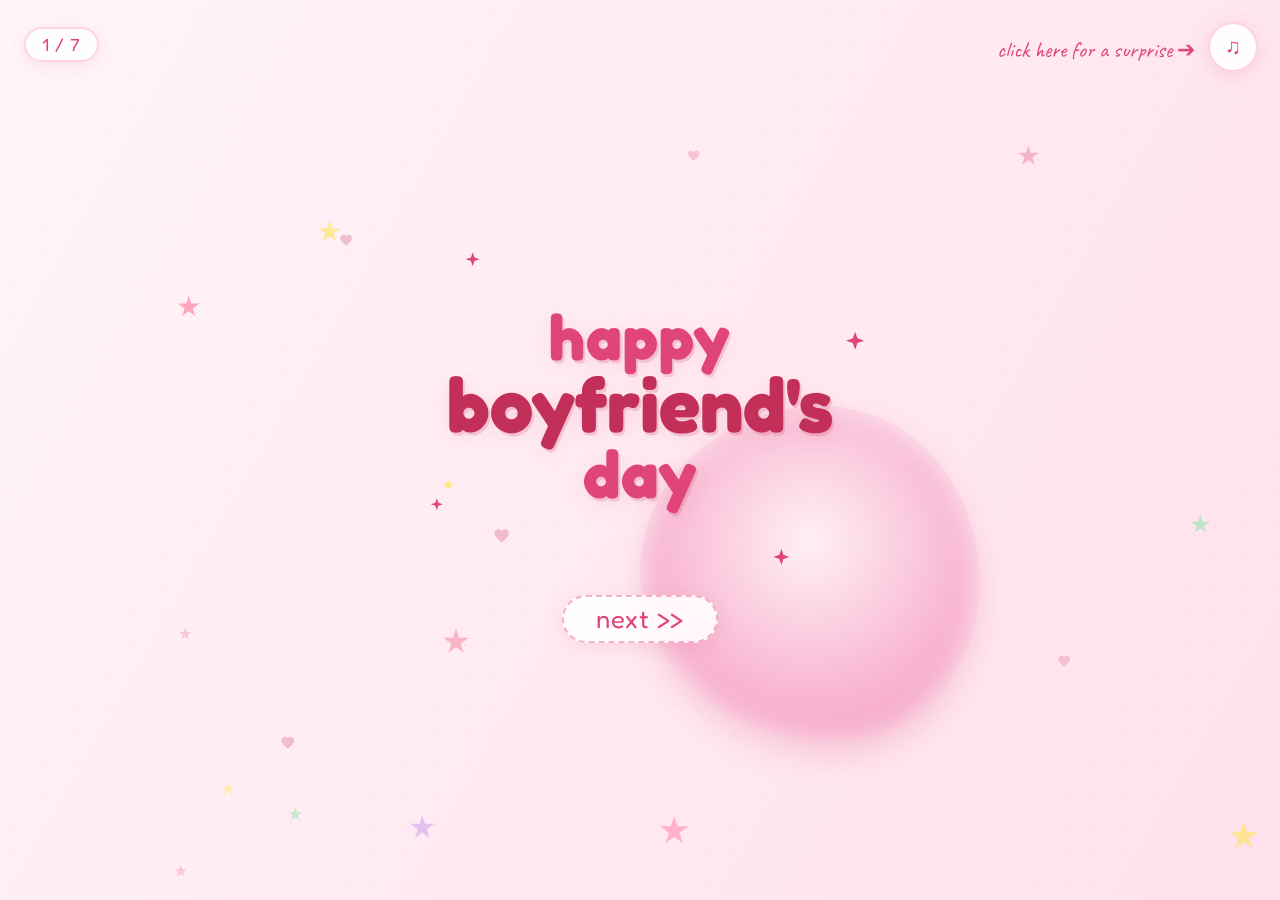
==== slide1.html @ 76f3e41d "summa" ====
<!DOCTYPE html>
<html lang="en">
<head>
    <meta charset="UTF-8">
    <meta name="viewport" content="width=device-width, initial-scale=1.0">
    <title>Happy Boyfriend's Day | Introduction</title>
    <meta name="description" content="Happy Boyfriend's Day digital scrapbook">
    <link rel="icon" href="data:image/svg+xml,<svg xmlns='http://www.w3.org/2000/svg' viewBox='0 0 100 100'><text y='.9em' font-size='90'>♡</text></svg>">
    <link rel="stylesheet" href="style.css">
</head>
<body>

    <!-- Scrapbook Transition Overlay -->
    <div class="page-overlay"></div>

    <!-- Subtle Floating Background Stars -->
    <div id="floating-decorations" aria-hidden="true"></div>

    <!-- Music Control Button & Hint -->
    <div id="music-hint">click here for a surprise ➔</div>
    <button id="music-btn" title="Toggle Music" aria-label="Toggle background music">
        <span class="music-icon">♫</span>
    </button>
    <audio id="bg-music" loop preload="auto">
        <source src="assets/music/themetro.mp3" type="audio/mpeg">
        <source src="assets/song.mp3" type="audio/mpeg">
        <source src="assets/music/song.mp3" type="audio/mpeg">
    </audio>

    <!-- Page Progress Badge -->
    <div class="progress-badge" aria-label="Page progress">
        1 / 7
    </div>

    <!-- Sparkle Container -->
    <div id="sparkle-container" aria-hidden="true"></div>

    <!-- Main Content Container -->
    <div class="page-container">
        <main class="slide1-wrapper">

            <div class="flower-blob-container anim-fade-up stagger-1">
                <!-- Breathing Pastel Pink Blob -->
                <div class="flower-blob" aria-hidden="true"></div>

                <!-- Minimal Handmade CSS 4-Point Stars -->
                <div class="decor-doodle star-4pt" style="top: -5px; left: 15%; width: 14px; height: 14px;"></div>
                <div class="decor-doodle star-4pt" style="top: 25%; right: 5%; width: 18px; height: 18px;"></div>
                <div class="decor-doodle star-4pt" style="bottom: 15%; left: 8%; width: 12px; height: 12px;"></div>
                <div class="decor-doodle star-4pt" style="bottom: -10px; right: 20%; width: 16px; height: 16px;"></div>

                <!-- Floating Heading Text -->
                <h1 class="main-title">
                    <span class="title-line title-happy anim-fade-up stagger-2">happy</span>
                    <span class="title-line title-boyfriends anim-fade-up stagger-3">boyfriend's</span>
                    <span class="title-line title-day anim-fade-up stagger-4">day</span>
                </h1>
            </div>

            <!-- Standard HTML Anchor Link Navigation -->
            <div class="anim-fade-up stagger-5">
                <a href="slide2.html" class="next-btn">next &gt;&gt;</a>
            </div>

        </main>
    </div>

    <script src="script.js"></script>
</body>
</html>
---- style.css ----
/* ============================================================
   BOYFRIEND'S DAY DIGITAL SCRAPBOOK - CUTE PASTEL AESTHETIC
   Soft stars, bubbly fonts, dreamy pastel vibes
   ============================================================ */

@import url('https://fonts.googleapis.com/css2?family=Caveat:wght@400;500;600;700&family=Dancing+Script:wght@400;500;600;700&family=Fredoka+One&family=Nunito:wght@400;600;700;800;900&family=Poppins:wght@300;400;500;600&display=swap');

:root {
    --pink: #f4a0be;
    --soft-pink: #fff0f6;
    --cream: #fdfaf8;
    --yellow: #ffe566;
    --mint: #a8e6c0;
    --lavender: #d4a8f0;
    --dark-pink: #e0457a;
    --rose: #c2305a;
    --hot-pink: #ff6ba8;
    --text-dark: #3d2038;
    --text-subtle: #9a6880;
    --tape-bg: rgba(255, 240, 250, 0.85);
    --shadow-soft: 0 10px 30px rgba(200, 60, 100, 0.12);
    --shadow-polaroid: 0 10px 28px rgba(80, 20, 50, 0.14), 0 2px 6px rgba(0, 0, 0, 0.06);
    --shadow-card: 0 8px 32px rgba(200, 60, 100, 0.10);
}

* { box-sizing: border-box; margin: 0; padding: 0; }

html, body {
    width: 100%;
    min-height: 100vh;
    font-family: 'Poppins', sans-serif;
    color: var(--text-dark);
    background: linear-gradient(120deg, #fff5f8, #ffdae9, #fde4f2, #ffe8f0);
    background-size: 400% 400%;
    animation: gradientBG 15s ease infinite;
    overflow-x: hidden;
    position: relative;
}

@keyframes gradientBG {
    0% { background-position: 0% 50%; }
    50% { background-position: 100% 50%; }
    100% { background-position: 0% 50%; }
}

body::before {
    content: '';
    position: fixed;
    top: 0; left: 0;
    width: 100%; height: 100%;
    background-image: radial-gradient(rgba(224, 69, 122, 0.05) 1px, transparent 1px);
    background-size: 30px 30px;
    pointer-events: none;
    z-index: 0;
    animation: floatingDots 40s linear infinite;
}

@keyframes floatingDots {
    0% { background-position: 0px 0px; }
    100% { background-position: 60px 60px; }
}

/* ============================================================ PAGE OVERLAY */

.page-overlay {
    position: fixed;
    top: 0; left: 0;
    width: 100vw; height: 100vh;
    background: linear-gradient(145deg, #fce4ec 0%, #fff0f6 40%, #f8e8ff 70%, #fdf0f5 100%);
    z-index: 9999;
    pointer-events: none;
    opacity: 0;
    transform: translateX(100%);
    will-change: transform, opacity;
    transition: transform 0.7s cubic-bezier(0.25, 1, 0.5, 1), opacity 0.7s ease;
}

body.page-entering .page-overlay {
    animation: overlaySlideOut 0.8s cubic-bezier(0.25, 1, 0.5, 1) forwards;
}

body.page-exiting .page-overlay { transform: translateX(0%); opacity: 1; }

@keyframes overlaySlideOut {
    0%   { transform: translateX(0%); opacity: 1; }
    100% { transform: translateX(-100%); opacity: 0; }
}

.page-container {
    min-height: 100vh;
    display: flex;
    flex-direction: column;
    justify-content: center;
    align-items: center;
    padding: 2.5rem 1.5rem;
    position: relative;
    z-index: 2;
    will-change: transform, opacity;
    animation: pageEnter 1.1s cubic-bezier(0.25, 1, 0.5, 1) forwards;
}

body.page-exiting .page-container {
    animation: pageExit 0.7s cubic-bezier(0.5, 0, 1, 1) forwards;
}

@keyframes pageEnter {
    0%   { opacity: 0; transform: translateY(20px); }
    100% { opacity: 1; transform: translateY(0); }
}

@keyframes pageExit {
    0%   { opacity: 1; transform: translateX(0); }
    100% { opacity: 0; transform: translateX(-25px); }
}

/* ============================================================ STAGGER ANIMATIONS */

.anim-fade-up { animation: fadeUpIn 1.0s cubic-bezier(0.25, 1, 0.5, 1) both; }

@keyframes fadeUpIn {
    0%   { opacity: 0; transform: translateY(22px); }
    100% { opacity: 1; transform: translateY(0); }
}

.stagger-1 { animation-delay: 0.18s; }
.stagger-2 { animation-delay: 0.38s; }
.stagger-3 { animation-delay: 0.58s; }
.stagger-4 { animation-delay: 0.78s; }
.stagger-5 { animation-delay: 0.98s; }
.stagger-6 { animation-delay: 1.18s; }
.stagger-7 { animation-delay: 1.38s; }
.stagger-8 { animation-delay: 1.58s; }
.stagger-9 { animation-delay: 1.78s; }
.stagger-10 { animation-delay: 2.8s; }

/* ============================================================ UI CONTROLS */

#music-hint {
    position: fixed;
    top: 35px;
    right: 85px;
    font-family: 'Caveat', cursive;
    font-size: 1.4rem;
    color: var(--dark-pink);
    z-index: 99;
    pointer-events: none;
    animation: hintFloat 1.5s ease-in-out infinite alternate;
}

@keyframes hintFloat {
    0% { transform: translateX(0px); }
    100% { transform: translateX(-6px); }
}

#music-btn {
    position: fixed;
    top: 22px; right: 22px;
    width: 50px; height: 50px;
    border-radius: 50%;
    border: 2px solid rgba(255, 180, 210, 0.6);
    background: rgba(255, 255, 255, 0.90);
    backdrop-filter: blur(14px);
    -webkit-backdrop-filter: blur(14px);
    box-shadow: 0 4px 20px rgba(224, 69, 122, 0.16);
    cursor: pointer;
    z-index: 100;
    display: flex;
    align-items: center;
    justify-content: center;
    font-size: 1.35rem;
    color: var(--dark-pink);
    transition: transform 0.45s cubic-bezier(0.34, 1.56, 0.64, 1), box-shadow 0.4s ease, background 0.3s ease;
}

#music-btn:hover {
    transform: scale(1.15);
    background: rgba(255, 235, 248, 0.98);
    box-shadow: 0 6px 24px rgba(224, 69, 122, 0.25), 0 0 0 5px rgba(255, 160, 190, 0.15);
}

#music-btn.playing {
    animation: musicPulse 3.5s infinite ease-in-out;
    background: rgba(255, 220, 238, 0.95);
    border-color: rgba(224, 69, 122, 0.45);
}

@keyframes musicPulse {
    0%, 100% { transform: scale(1); box-shadow: 0 4px 20px rgba(224, 69, 122, 0.2); }
    50%       { transform: scale(1.08); box-shadow: 0 6px 30px rgba(224, 69, 122, 0.3), 0 0 0 8px rgba(255, 160, 190, 0.12); }
}

.progress-badge {
    position: fixed;
    top: 27px; left: 24px;
    background: rgba(255, 255, 255, 0.85);
    backdrop-filter: blur(12px);
    -webkit-backdrop-filter: blur(12px);
    padding: 5px 16px;
    border-radius: 20px;
    font-family: 'Fredoka One', cursive;
    font-size: 1.1rem;
    color: var(--dark-pink);
    border: 2px solid rgba(255, 160, 200, 0.45);
    box-shadow: 0 4px 16px rgba(224, 69, 122, 0.10);
    z-index: 100;
    letter-spacing: 1px;
}

/* ============================================================ BACKGROUND DECORATIONS */

#floating-decorations {
    position: fixed;
    top: 0; left: 0;
    width: 100%; height: 100%;
    pointer-events: none;
    z-index: 1;
    overflow: hidden;
}

.floating-element { position: absolute; user-select: none; }

.star-5pt {
    display: inline-block;
    clip-path: polygon(50% 0%, 61% 35%, 98% 35%, 68% 57%, 79% 91%, 50% 70%, 21% 91%, 32% 57%, 2% 35%, 39% 35%);
    animation: starDrift 9s ease-in-out infinite alternate;
}

.star-pink    { background: #f5a0b8; }
.star-yellow  { background: #ffe566; }
.star-mint    { background: #98e4b0; }
.star-lavender{ background: #d4a8f0; }
.star-hotpink { background: #ff85a5; }

@keyframes starDrift {
    0%   { transform: translateY(0px) rotate(0deg); opacity: 0.55; }
    100% { transform: translateY(-18px) rotate(22deg); opacity: 0.85; }
}

.float-heart {
    position: absolute;
    animation: heartFloat 12s ease-in-out infinite alternate;
    pointer-events: none;
    user-select: none;
    opacity: 0.45;
}

@keyframes heartFloat {
    0%   { transform: translateY(0px) rotate(-8deg); opacity: 0.35; }
    100% { transform: translateY(-20px) rotate(8deg); opacity: 0.65; }
}

#sparkle-container {
    position: fixed;
    top: 0; left: 0;
    width: 100%; height: 100%;
    pointer-events: none;
    z-index: 99;
}

.sparkle-dot {
    position: absolute;
    border-radius: 50%;
    opacity: 0.7;
    pointer-events: none;
    animation: sparkleFade 1.1s ease-out forwards;
}

@keyframes sparkleFade {
    0%   { transform: scale(0); opacity: 0.9; }
    60%  { opacity: 0.6; }
    100% { transform: scale(2); opacity: 0; }
}

/* ============================================================ POLAROIDS */

.tape {
    position: absolute;
    width: 72px; height: 22px;
    background: rgba(255, 245, 250, 0.80);
    border-left: 2px dashed rgba(200, 140, 160, 0.2);
    border-right: 2px dashed rgba(200, 140, 160, 0.2);
    box-shadow: 0 1px 4px rgba(0,0,0,0.04);
    z-index: 15;
    pointer-events: none;
}

.tape.top-center { top: -11px; left: 50%; transform: translateX(-50%) rotate(-1.5deg); }
.tape.top-left   { top: -10px; left: -12px; transform: rotate(-20deg); }
.tape.top-right  { top: -10px; right: -12px; transform: rotate(20deg); }

.wax-seal {
    width: 42px; height: 42px;
    background: radial-gradient(circle at 35% 35%, #e8608a, #c2305a);
    border-radius: 50%;
    box-shadow: inset -2px -2px 5px rgba(0,0,0,0.22), inset 2px 2px 4px rgba(255,255,255,0.4), 0 4px 10px rgba(0,0,0,0.14);
    display: flex;
    align-items: center;
    justify-content: center;
    color: rgba(255,255,255,0.9);
    position: absolute;
    z-index: 16;
    overflow: hidden;
}

.wax-seal svg { width: 18px; height: 18px; stroke: #ffffff; fill: none; stroke-width: 2; z-index: 2; }

.polaroid {
    background: #ffffff;
    padding: 12px 12px 44px 12px;
    box-shadow: var(--shadow-polaroid);
    border-radius: 3px;
    position: relative;
    display: inline-block;
    opacity: 1;
    will-change: transform, opacity;
    transition: transform 0.55s cubic-bezier(0.34, 1.56, 0.64, 1), box-shadow 0.5s ease;
}

.polaroid img {
    width: 100%; height: 100%;
    object-fit: cover;
    border-radius: 2px;
    display: block;
    background-color: #fce8f2;
}

.polaroid .caption {
    position: absolute;
    bottom: 8px; left: 0; width: 100%;
    text-align: center;
    font-family: 'Caveat', cursive;
    font-size: 1.25rem;
    color: var(--text-dark);
}

.polaroid:hover {
    transform: scale(1.06) rotate(0deg) !important;
    z-index: 20 !important;
    box-shadow: 0 18px 40px rgba(90, 20, 50, 0.20), 0 0 0 3px rgba(255, 160, 200, 0.35);
}

.float-polaroid-1 { animation: floatP1 8.5s ease-in-out infinite alternate; }
.float-polaroid-2 { animation: floatP2 10.0s ease-in-out infinite alternate; }
.float-polaroid-3 { animation: floatP3 7.5s ease-in-out infinite alternate; }
.float-polaroid-4 { animation: floatP4 11.0s ease-in-out infinite alternate; }
.float-polaroid-5 { animation: floatP5 9.0s ease-in-out infinite alternate; }
.float-polaroid-6 { animation: floatP6 9.8s ease-in-out infinite alternate; }

/* Photo One-By-One Fade-In System */
@keyframes photoFadeIn {
    0% {
        opacity: 0;
    }
    100% {
        opacity: 1;
    }
}

.photo-fade {
    opacity: 0;
}

.photo-fade-1 { --fade-delay: 0.3s; }
.photo-fade-2 { --fade-delay: 0.75s; }
.photo-fade-3 { --fade-delay: 1.2s; }
.photo-fade-4 { --fade-delay: 1.65s; }
.photo-fade-5 { --fade-delay: 2.1s; }
.photo-fade-6 { --fade-delay: 2.55s; }

.float-polaroid-1.photo-fade {
    animation: photoFadeIn 0.85s cubic-bezier(0.25, 1, 0.5, 1) var(--fade-delay, 0s) both,
               floatP1 8.5s ease-in-out infinite alternate;
}
.float-polaroid-2.photo-fade {
    animation: photoFadeIn 0.85s cubic-bezier(0.25, 1, 0.5, 1) var(--fade-delay, 0s) both,
               floatP2 10.0s ease-in-out infinite alternate;
}
.float-polaroid-3.photo-fade {
    animation: photoFadeIn 0.85s cubic-bezier(0.25, 1, 0.5, 1) var(--fade-delay, 0s) both,
               floatP3 7.5s ease-in-out infinite alternate;
}
.float-polaroid-4.photo-fade {
    animation: photoFadeIn 0.85s cubic-bezier(0.25, 1, 0.5, 1) var(--fade-delay, 0s) both,
               floatP4 11.0s ease-in-out infinite alternate;
}
.float-polaroid-5.photo-fade {
    animation: photoFadeIn 0.85s cubic-bezier(0.25, 1, 0.5, 1) var(--fade-delay, 0s) both,
               floatP5 9.0s ease-in-out infinite alternate;
}
.float-polaroid-6.photo-fade {
    animation: photoFadeIn 0.85s cubic-bezier(0.25, 1, 0.5, 1) var(--fade-delay, 0s) both,
               floatP6 9.8s ease-in-out infinite alternate;
}

@keyframes floatP1 {
    0%   { transform: translateY(0px) rotate(var(--rot, -3deg)); }
    100% { transform: translateY(-8px) rotate(calc(var(--rot, -3deg) + 1.2deg)); }
}
@keyframes floatP2 {
    0%   { transform: translateY(0px) rotate(var(--rot, 4deg)); }
    100% { transform: translateY(-7px) rotate(calc(var(--rot, 4deg) - 1.2deg)); }
}
@keyframes floatP3 {
    0%   { transform: translateY(0px) rotate(var(--rot, -5deg)); }
    100% { transform: translateY(-9px) rotate(calc(var(--rot, -5deg) + 1.5deg)); }
}
@keyframes floatP4 {
    0%   { transform: translateY(0px) rotate(var(--rot, 6deg)); }
    100% { transform: translateY(-8px) rotate(calc(var(--rot, 6deg) - 1.2deg)); }
}
@keyframes floatP5 {
    0%   { transform: translateY(0px) rotate(var(--rot, -2deg)); }
    100% { transform: translateY(-6px) rotate(calc(var(--rot, -2deg) + 1deg)); }
}
@keyframes floatP6 {
    0%   { transform: translateY(0px) rotate(var(--rot, 5deg)); }
    100% { transform: translateY(-9px) rotate(calc(var(--rot, 5deg) - 1.4deg)); }
}

/* Navigation Button */
.next-btn {
    display: inline-block;
    text-decoration: none;
    font-family: 'Fredoka One', cursive;
    font-size: 1.6rem;
    color: var(--dark-pink);
    background: rgba(255, 255, 255, 0.88);
    backdrop-filter: blur(10px);
    -webkit-backdrop-filter: blur(10px);
    padding: 0.4rem 2rem;
    border-radius: 40px;
    border: 2px dashed rgba(224, 69, 122, 0.4);
    box-shadow: 0 4px 18px rgba(224, 69, 122, 0.12);
    transition: transform 0.45s cubic-bezier(0.34, 1.56, 0.64, 1), box-shadow 0.4s ease, letter-spacing 0.4s ease, color 0.3s ease, background 0.3s ease;
    cursor: pointer;
    margin-top: 1.5rem;
    position: relative;
    z-index: 10;
    letter-spacing: 0.5px;
}

.next-btn:hover {
    transform: translateY(-4px) scale(1.08);
    letter-spacing: 2px;
    background: rgba(255, 240, 250, 0.98);
    border-style: solid;
    border-color: rgba(224, 69, 122, 0.55);
    color: var(--rose);
    box-shadow: 0 8px 30px rgba(224, 69, 122, 0.22);
}

.paper-card {
    background: rgba(255, 253, 250, 0.92);
    backdrop-filter: blur(8px);
    -webkit-backdrop-filter: blur(8px);
    border-radius: 18px;
    padding: 2.2rem;
    box-shadow: var(--shadow-card);
    border: 1.5px solid rgba(255, 210, 230, 0.55);
    position: relative;
}

/* ============================================================ SLIDE 1 */

.slide1-wrapper { text-align: center; max-width: 750px; width: 100%; }

.flower-blob-container {
    position: relative;
    display: inline-block;
    padding: 3rem 3.5rem;
    margin-bottom: 1rem;
}

.flower-blob {
    position: absolute;
    top: 50%; left: 50%;
    width: 340px; height: 340px;
    background: radial-gradient(circle at 50% 40%, #fff0f5, #f8b4d0 60%, #f4a0be);
    border-radius: 54% 46% 42% 58% / 49% 52% 48% 51%;
    box-shadow: inset 0 0 30px rgba(255, 255, 255, 0.8), 0 12px 30px rgba(224, 69, 122, 0.18);
    animation: blobFloat 16s ease-in-out infinite;
    z-index: 1;
}

@keyframes blobFloat {
    0% {
        transform: translate(-50%, -50%) rotate(0deg) scale(1);
        border-radius: 54% 46% 42% 58% / 49% 52% 48% 51%;
    }
    33% {
        transform: translate(-52%, -55%) rotate(120deg) scale(1.05);
        border-radius: 40% 60% 70% 30% / 45% 40% 60% 55%;
    }
    66% {
        transform: translate(-48%, -45%) rotate(240deg) scale(0.95);
        border-radius: 60% 40% 30% 70% / 60% 55% 45% 40%;
    }
    100% {
        transform: translate(-50%, -50%) rotate(360deg) scale(1);
        border-radius: 54% 46% 42% 58% / 49% 52% 48% 51%;
    }
}

.main-title {
    position: relative;
    z-index: 2;
    display: flex;
    flex-direction: column;
    align-items: center;
    justify-content: center;
    font-family: 'Fredoka One', cursive;
    text-transform: lowercase;
    line-height: 1.0;
    animation: titleFloat 8s ease-in-out infinite alternate;
}

@keyframes titleFloat {
    0%   { transform: translateY(0px); }
    100% { transform: translateY(-8px); }
}

.title-line { display: block; color: var(--dark-pink); text-shadow: 2px 3px 0px rgba(200, 48, 90, 0.18), 0 4px 20px rgba(224, 69, 122, 0.12); }
.title-happy      { font-size: 4rem;  color: var(--dark-pink); letter-spacing: 1px; }
.title-boyfriends { font-size: 4.8rem; color: var(--rose); margin: -0.2rem 0; }
.title-day        { font-size: 4.2rem; color: var(--dark-pink); letter-spacing: 1px; }

.decor-doodle { position: absolute; z-index: 3; pointer-events: none; }

/* ============================================================ SLIDE 2 */

.slide2-container {
    display: grid;
    grid-template-columns: 1fr 1fr;
    gap: 2.5rem;
    align-items: center;
    max-width: 950px;
    width: 100%;
}

.slide2-left { position: relative; display: flex; justify-content: center; align-items: center; justify-self: center; }

.heading-best-boyfriend {
    font-family: 'Dancing Script', cursive;
    font-size: 3.8rem;
    color: var(--dark-pink);
    line-height: 1.15;
    margin-bottom: 1.2rem;
    text-shadow: 0 2px 14px rgba(224, 69, 122, 0.14);
}

.polaroid-slide2 { width: 300px; height: 370px; --rot: -3deg; }

.slide2-right { display: flex; flex-direction: column; justify-content: center; align-items: flex-start; }

.note-card {
    background: rgba(255, 255, 255, 0.90);
    backdrop-filter: blur(8px);
    -webkit-backdrop-filter: blur(8px);
    padding: 1.5rem 1.8rem;
    border-radius: 16px;
    border-left: 4px solid var(--pink);
    box-shadow: var(--shadow-card);
    font-family: 'Caveat', cursive;
    font-size: 1.5rem;
    color: var(--text-dark);
    margin-bottom: 1.2rem;
    line-height: 1.4;
    animation: noteFloat 9s ease-in-out infinite alternate;
}

@keyframes noteFloat {
    0%   { transform: translateY(0); }
    100% { transform: translateY(-6px); }
}

.arrow-doodle path {
    stroke-dasharray: 100;
    stroke-dashoffset: 100;
    animation: drawArrow 2s ease-out forwards;
    animation-delay: 0.5s;
}

@keyframes drawArrow { to { stroke-dashoffset: 0; } }

/* ============================================================ SLIDE 3 */

.slide3-container {
    display: grid;
    grid-template-columns: 0.9fr 1.1fr;
    gap: 2.5rem;
    align-items: center;
    max-width: 1050px;
    width: 100%;
}

.collage-grid { position: relative; width: 100%; min-height: 450px; }

.collage-photo { position: absolute; width: 190px; height: 230px; }

.cp1 { top: 0;    left: 10px;  --rot: -6deg; z-index: 2; }
.cp2 { top: 25px; right: 10px; --rot: 7deg;  z-index: 1; }
.cp3 { bottom: 10px; left: 25px;  --rot: 4deg;  z-index: 3; }
.cp4 { bottom: 25px; right: 20px; --rot: -5deg; z-index: 2; }

.letter-paper {
    background: #fffefb;
    background-image: repeating-linear-gradient(#fffefb 0px, #fffefb 27px, rgba(244, 160, 190, 0.28) 28px);
    padding: 2.2rem;
    border-radius: 18px;
    box-shadow: var(--shadow-card);
    border: 1.5px solid rgba(244, 160, 190, 0.4);
    position: relative;
}

.letter-title {
    font-family: 'Dancing Script', cursive;
    font-size: 2.8rem;
    color: var(--dark-pink);
    margin-bottom: 1rem;
    text-shadow: 0 2px 12px rgba(224, 69, 122, 0.12);
}

.letter-body { font-family: 'Poppins', sans-serif; font-size: 0.92rem; line-height: 1.85; color: var(--text-dark); }
.letter-body p { margin-bottom: 0.9rem; }

.letter-signature {
    font-family: 'Dancing Script', cursive;
    font-size: 2.2rem;
    color: var(--rose);
    font-weight: 700;
    margin-top: 0.8rem;
}

/* ============================================================ SLIDE 4 */

.slide4-container {
    position: relative;
    width: 100%;
    max-width: 1050px;
    min-height: 75vh;
    display: flex;
    flex-direction: column;
    align-items: center;
    justify-content: center;
}

.gallery-center-text {
    text-align: center;
    font-family: 'Fredoka One', cursive;
    font-size: 3.6rem;
    line-height: 1.15;
    z-index: 10;
    background: rgba(255, 255, 255, 0.88);
    backdrop-filter: blur(10px);
    -webkit-backdrop-filter: blur(10px);
    padding: 1.2rem 2.4rem;
    border-radius: 28px;
    border: 2px dashed rgba(224, 69, 122, 0.32);
    box-shadow: var(--shadow-card), 0 0 0 6px rgba(255, 160, 200, 0.10);
    animation: centerPulse 8s ease-in-out infinite alternate;
}

@keyframes centerPulse {
    0%   { transform: scale(1); }
    100% { transform: scale(1.025); }
}

.word-youre  { color: #e0457a; }
.word-my     { color: #8e44ad; }
.word-fav    { color: #16a085; }
.word-person { color: #c2305a; }

.gallery-scatter { position: absolute; width: 100%; height: 100%; top: 0; left: 0; pointer-events: none; }

.gp-photo { position: absolute; pointer-events: auto; width: 195px; height: 235px; }

.gp1 { top: 4%;   left: 2%;    --rot: -10deg; }
.gp2 { top: 4%;   right: 3%;   --rot: 8deg; }
.gp3 { top: 40%;  left: 0%;    --rot: 6deg; }
.gp4 { top: 40%;  right: 1%;   --rot: -8deg; }
.gp5 { bottom: 1%; left: 20%;  --rot: -5deg; }
.gp6 { bottom: 1%; right: 18%; --rot: 9deg; }

/* ============================================================ SLIDE 5 */

.slide5-container { text-align: center; max-width: 900px; width: 100%; position: relative; padding: 1rem 0; }

.custom-heart-icon { display: inline-block; width: 48px; height: 48px; margin-bottom: 0.5rem; animation: heartPulse 4s ease-in-out infinite; }

@keyframes heartPulse {
    0%, 100% { transform: scale(1);    filter: drop-shadow(0 0 0px rgba(224, 69, 122, 0)); }
    15%       { transform: scale(1.22); filter: drop-shadow(0 0 10px rgba(224, 69, 122, 0.45)); }
    30%       { transform: scale(1);    filter: drop-shadow(0 0 0px rgba(224, 69, 122, 0)); }
}

.custom-heart-icon svg { width: 100%; height: 100%; fill: var(--dark-pink); stroke: none; opacity: 0.9; }

.final-heading {
    font-family: 'Dancing Script', cursive;
    font-size: 3.4rem;
    color: var(--dark-pink);
    margin-bottom: 0.3rem;
    text-shadow: 0 2px 16px rgba(224, 69, 122, 0.16);
}

.final-subheading { font-family: 'Fredoka One', cursive; font-size: 2rem; color: var(--rose); margin-bottom: 1.2rem; letter-spacing: 1px; }

.final-message {
    font-size: 1rem;
    line-height: 1.8;
    color: var(--text-dark);
    max-width: 620px;
    margin: 0 auto 1.8rem auto;
    background: rgba(255, 255, 255, 0.85);
    backdrop-filter: blur(8px);
    -webkit-backdrop-filter: blur(8px);
    padding: 1.3rem 1.9rem;
    border-radius: 18px;
    border: 1.5px dashed rgba(224, 69, 122, 0.3);
    box-shadow: var(--shadow-card);
}

.final-photos-grid { display: flex; justify-content: center; gap: 1.2rem; flex-wrap: wrap; margin-bottom: 1.5rem; }
.final-photo { width: 165px; height: 205px; }

.made-with-love {
    font-family: 'Fredoka One', cursive;
    font-size: 1.8rem;
    color: var(--rose);
    margin-top: 0.5rem;
    letter-spacing: 1px;
    text-shadow: 0 1px 8px rgba(194, 48, 90, 0.14);
    animation: madeWithLoveFloat 7s ease-in-out infinite alternate;
}

@keyframes madeWithLoveFloat {
    0%   { transform: translateY(0); }
    100% { transform: translateY(-5px); }
}

/* ============================================================ SLIDE 6 - Reasons I Love You */

.slide6-container { text-align: center; max-width: 880px; width: 100%; position: relative; }

.reasons-heading {
    font-family: 'Fredoka One', cursive;
    font-size: 3rem;
    color: var(--dark-pink);
    margin-bottom: 0.5rem;
    text-shadow: 2px 3px 0 rgba(200, 48, 90, 0.15), 0 4px 16px rgba(224, 69, 122, 0.12);
    letter-spacing: 1px;
}

.reasons-subtext { font-family: 'Caveat', cursive; font-size: 1.6rem; color: var(--rose); margin-bottom: 1.8rem; }

.reasons-grid { display: grid; grid-template-columns: repeat(3, 1fr); gap: 1rem; margin-bottom: 1.8rem; }

.reason-card {
    background: rgba(255, 255, 255, 0.88);
    backdrop-filter: blur(8px);
    -webkit-backdrop-filter: blur(8px);
    border-radius: 18px;
    padding: 1.2rem 1rem;
    border: 1.5px solid rgba(255, 160, 200, 0.4);
    box-shadow: var(--shadow-card);
    transition: transform 0.45s cubic-bezier(0.34, 1.56, 0.64, 1), box-shadow 0.4s ease;
    position: relative;
    overflow: hidden;
    animation: reasonCardFloat var(--float-dur, 8s) ease-in-out infinite alternate;
}

.reason-card::before {
    content: '';
    position: absolute;
    inset: 0;
    background: linear-gradient(135deg, rgba(255, 200, 230, 0.12), transparent);
    border-radius: inherit;
    pointer-events: none;
}

.reason-card:hover { transform: translateY(-6px) scale(1.04); box-shadow: 0 14px 36px rgba(224, 69, 122, 0.20); }

@keyframes reasonCardFloat {
    0%   { transform: translateY(0); }
    100% { transform: translateY(-5px); }
}

.reason-emoji { font-size: 2rem; display: block; margin-bottom: 0.4rem; }

.reason-icon {
    display: block;
    width: 34px;
    height: 34px;
    margin: 0 auto 0.6rem auto;
}

.reason-icon svg {
    width: 100%;
    height: 100%;
}

.reason-text { font-family: 'Caveat', cursive; font-size: 1.3rem; color: var(--text-dark); line-height: 1.3; }

/* ============================================================ SLIDE 7 - Grand Finale */

.slide7-container { text-align: center; max-width: 860px; width: 100%; position: relative; padding: 1rem; }

.finale-big-heart {
    display: block;
    width: 72px;
    height: 72px;
    margin: 0 auto 1rem auto;
    animation: bigHeartPulse 3s ease-in-out infinite;
    filter: drop-shadow(0 4px 20px rgba(224, 69, 122, 0.3));
}

.finale-big-heart svg {
    width: 100%;
    height: 100%;
}

@keyframes bigHeartPulse {
    0%, 100% { transform: scale(1); }
    30%       { transform: scale(1.18); }
    60%       { transform: scale(0.95); }
}

.finale-heading {
    font-family: 'Fredoka One', cursive;
    font-size: 3.5rem;
    color: var(--dark-pink);
    margin-bottom: 0.4rem;
    text-shadow: 2px 3px 0 rgba(200, 48, 90, 0.18), 0 4px 18px rgba(224, 69, 122, 0.14);
    letter-spacing: 1px;
}

.finale-sub { font-family: 'Dancing Script', cursive; font-size: 2.2rem; color: var(--rose); margin-bottom: 1.4rem; }

.finale-message {
    font-family: 'Caveat', cursive;
    font-size: 1.55rem;
    line-height: 1.7;
    color: var(--text-dark);
    max-width: 600px;
    margin: 0 auto 1.8rem auto;
    background: rgba(255, 255, 255, 0.88);
    backdrop-filter: blur(8px);
    -webkit-backdrop-filter: blur(8px);
    padding: 1.4rem 2rem;
    border-radius: 20px;
    border: 1.5px dashed rgba(224, 69, 122, 0.3);
    box-shadow: var(--shadow-card);
}

.finale-hearts-row {
    display: flex;
    justify-content: center;
    gap: 0.6rem;
    font-size: 2rem;
    margin-bottom: 1.2rem;
    animation: heartsRowFloat 6s ease-in-out infinite alternate;
}

@keyframes heartsRowFloat {
    0%   { transform: translateY(0); }
    100% { transform: translateY(-6px); }
}

/* Inline star doodle */
.star-4pt {
    display: inline-block;
    width: 16px; height: 16px;
    background: var(--dark-pink);
    clip-path: polygon(50% 0%, 63% 37%, 100% 50%, 63% 63%, 50% 100%, 37% 63%, 0% 50%, 37% 37%);
    animation: starDrift 9s ease-in-out infinite alternate;
}

/* ============================================================ RESPONSIVE */

@media (max-width: 900px) {
    .slide2-container { grid-template-columns: 1fr; text-align: center; gap: 2rem; }
    .slide2-right { align-items: center; }
    .slide3-container { grid-template-columns: 1fr; }
    .collage-grid { min-height: 360px; }
    .collage-photo { width: 150px; height: 190px; }
    .gp-photo { width: 145px; height: 175px; }
    .title-happy { font-size: 3.2rem; }
    .title-boyfriends { font-size: 4rem; }
    .title-day { font-size: 3.5rem; }
    .flower-blob { width: 280px; height: 280px; }
    .reasons-grid { grid-template-columns: repeat(2, 1fr); }
}

@media (max-width: 600px) {
    .page-container { padding: 3.5rem 1rem 1.5rem 1rem; }
    .progress-badge { top: 14px; left: 14px; font-size: 0.95rem; padding: 3px 10px; }
    #music-btn { top: 14px; right: 14px; width: 42px; height: 42px; font-size: 1rem; }
    #music-hint { top: 25px; right: 65px; font-size: 1.15rem; }
    
    /* Slide 1 Fixes */
    .flower-blob-container { padding: 2rem 1rem; }
    .flower-blob { width: 240px; height: 240px; }
    .title-happy { font-size: 2.4rem; }
    .title-boyfriends { font-size: 2.8rem; }
    .title-day { font-size: 2.6rem; }

    .heading-best-boyfriend { font-size: 2.8rem; }
    .polaroid-slide2 { width: 240px; height: 300px; }
    .gallery-center-text { font-size: 2.4rem; padding: 0.8rem 1.2rem; }
    .gp-photo { position: relative; top: auto !important; left: auto !important; right: auto !important; bottom: auto !important; width: 130px; height: 160px; margin: 4px; display: inline-block; }
    .gallery-scatter { position: relative; display: flex; flex-wrap: wrap; justify-content: center; margin-top: 1.2rem; }
    .slide4-container { min-height: auto; }
    .final-photos-grid { gap: 0.8rem; }
    .final-photo { width: 130px; height: 160px; }
    .final-heading { font-size: 2.4rem; }
    .final-subheading { font-size: 1.7rem; }
    .reasons-grid { grid-template-columns: repeat(2, 1fr); gap: 0.7rem; }
    .reasons-heading { font-size: 2.2rem; }
    .finale-heading { font-size: 2.6rem; }
    .finale-message { font-size: 1.3rem; }
}
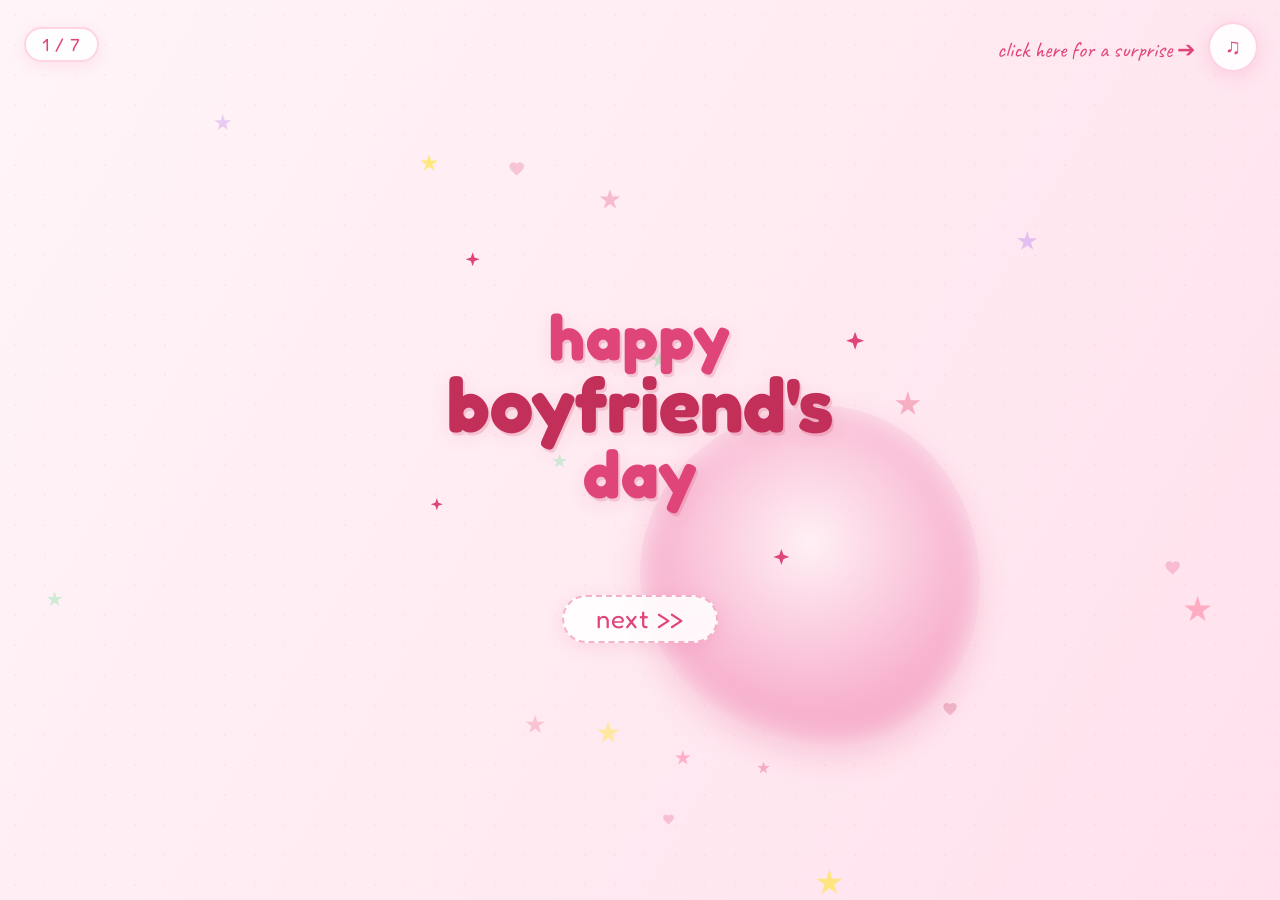
==== commit 397a0e04: "Fix audio playback sources and add user-interaction unlock for deployed browsers" ====
--- a/slide1.html
+++ b/slide1.html
@@ -22,8 +22,7 @@
     <button id="music-btn" title="Toggle Music" aria-label="Toggle background music">
         <span class="music-icon">♫</span>
     </button>
-    <audio id="bg-music" loop preload="auto">
-        <source src="assets/music/themetro.mp3" type="audio/mpeg">
+    <audio id="bg-music" loop preload="auto" src="assets/song.mp3">
         <source src="assets/song.mp3" type="audio/mpeg">
         <source src="assets/music/song.mp3" type="audio/mpeg">
     </audio>
--- a/style.css
+++ b/style.css
@@ -143,8 +143,17 @@
     font-size: 1.4rem;
     color: var(--dark-pink);
     z-index: 99;
+    pointer-events: auto;
+    cursor: pointer;
+    user-select: none;
+    animation: hintFloat 1.5s ease-in-out infinite alternate;
+    transition: opacity 0.4s ease, visibility 0.4s ease;
+}
+
+#music-hint.hidden {
+    opacity: 0;
     pointer-events: none;
-    animation: hintFloat 1.5s ease-in-out infinite alternate;
+    visibility: hidden;
 }
 
 @keyframes hintFloat {
